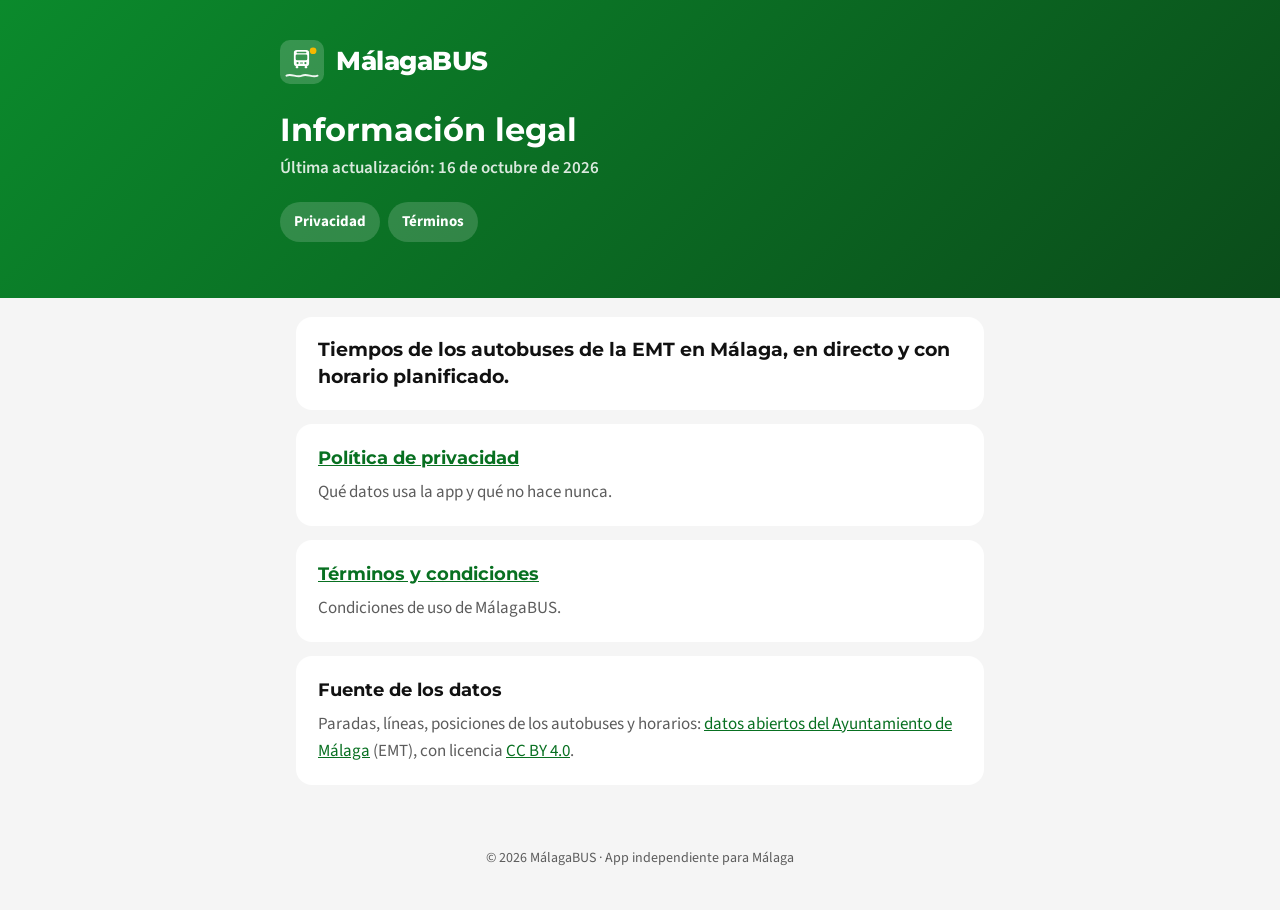
==== index.html @ 247bf9e3 "First commit" ====
<!doctype html>
<html lang="es">
<head>
<meta charset="utf-8">
<meta name="viewport" content="width=device-width, initial-scale=1">
<title>MálagaBUS · Información legal</title>
<link rel="preconnect" href="https://fonts.googleapis.com">
<link rel="preconnect" href="https://fonts.gstatic.com" crossorigin>
<link href="https://fonts.googleapis.com/css2?family=Montserrat:wght@700;800&family=Source+Sans+3:wght@400;600;700&display=swap" rel="stylesheet">
<link rel="stylesheet" href="style.css">
</head>
<body>
<header>
  <div class="wrap">
    <a class="brand" href="index.html"><svg viewBox="0 0 1024 1024" aria-hidden="true"><rect width="1024" height="1024" rx="229" fill="#FFFFFF" fill-opacity="0.18"/><path d="M150 830C270 770 392 890 512 830C632 770 754 890 874 830" fill="none" stroke="#FFFFFF" stroke-opacity="0.92" stroke-width="44" stroke-linecap="round"/><circle cx="770" cy="250" r="78" fill="#F5B800"/><path fill="#FFFFFF" fill-rule="evenodd" d="M389.59999999999997 231.7H610.3999999999999A66.7 66.7 0 0 1 677.0999999999999 298.4V540.0A66.7 66.7 0 0 1 610.3999999999999 606.7H389.59999999999997A66.7 66.7 0 0 1 322.9 540.0V298.4A66.7 66.7 0 0 1 389.59999999999997 231.7ZM402.09999999999997 273.3H597.8999999999999A16.7 16.7 0 0 1 614.5999999999999 290.0V289.90000000000003A16.7 16.7 0 0 1 597.8999999999999 306.6H402.09999999999997A16.7 16.7 0 0 1 385.4 289.90000000000003V290.0A16.7 16.7 0 0 1 402.09999999999997 273.3ZM397.90000000000003 335.8H602.1000000000001A33.3 33.3 0 0 1 635.4000000000001 369.1V440.0A33.3 33.3 0 0 1 602.1000000000001 473.3H397.90000000000003A33.3 33.3 0 0 1 364.6 440.0V369.1A33.3 33.3 0 0 1 397.90000000000003 335.8ZM382.3 535.8a26.0 26.0 0 1 0 52.0 0a26.0 26.0 0 1 0 -52.0 0ZM565.7 535.8a26.0 26.0 0 1 0 52.0 0a26.0 26.0 0 1 0 -52.0 0ZM475.0 523.3H525.0A12.5 12.5 0 0 1 537.5 535.8V535.8A12.5 12.5 0 0 1 525.0 548.3H475.0A12.5 12.5 0 0 1 462.5 535.8V535.8A12.5 12.5 0 0 1 475.0 523.3ZM385.40000000000003 606.7H406.3A20.8 20.8 0 0 1 427.1 627.5V635.9000000000001A20.8 20.8 0 0 1 406.3 656.7H385.40000000000003A20.8 20.8 0 0 1 364.6 635.9000000000001V627.5A20.8 20.8 0 0 1 385.40000000000003 606.7ZM593.6999999999999 606.7H614.6A20.8 20.8 0 0 1 635.4 627.5V635.9000000000001A20.8 20.8 0 0 1 614.6 656.7H593.6999999999999A20.8 20.8 0 0 1 572.9 635.9000000000001V627.5A20.8 20.8 0 0 1 593.6999999999999 606.7Z"/></svg><span>MálagaBUS</span></a>
    <h1>Información legal</h1>
    <p class="updated">Última actualización: 16 de octubre de 2026</p>
    <nav>
      <a href="privacidad.html">Privacidad</a>
      <a href="terminos.html">Términos</a>
    </nav>
  </div>
</header>
<main class="wrap">
<p class="intro">Tiempos de los autobuses de la EMT en Málaga, en directo y con horario planificado.</p>
<section><h2><a href="privacidad.html">Política de privacidad</a></h2><p>Qué datos usa la app y qué no hace nunca.</p></section>
<section><h2><a href="terminos.html">Términos y condiciones</a></h2><p>Condiciones de uso de MálagaBUS.</p></section>
<section><h2>Fuente de los datos</h2><p>Paradas, líneas, posiciones de los autobuses y horarios: <a href="https://datosabiertos.malaga.eu/">datos abiertos del Ayuntamiento de Málaga</a> (EMT), con licencia <a href="https://creativecommons.org/licenses/by/4.0/deed.es">CC BY 4.0</a>.</p></section>
</main>
<footer>© 2026 MálagaBUS · App independiente para Málaga</footer>
</body>
</html>
---- style.css ----
:root {
  --brand: #087021;
  --brand-dark: #0B4C1A;
  --link: #087021;
  --bg: #F5F5F5;
  --surface: #FFFFFF;
  --ink: #111111;
  --muted: #5C5C5C;
  --line: #E2E2E2;
}
@media (prefers-color-scheme: dark) {
  :root {
    --link: #6CC784;
    --bg: #000000;
    --surface: #161A17;
    --ink: #F2F5F3;
    --muted: #A3ABA6;
    --line: #2F3531;
  }
}
* { box-sizing: border-box; }
html { -webkit-text-size-adjust: 100%; }
body {
  margin: 0;
  background: var(--bg);
  color: var(--ink);
  font-family: "Source Sans 3", -apple-system, BlinkMacSystemFont, "Segoe UI", sans-serif;
  font-size: 17px;
  line-height: 1.6;
}
header {
  background: linear-gradient(135deg, #0B8A2C, var(--brand-dark));
  color: #FFFFFF;
  padding: 40px 16px 56px;
}
.wrap { max-width: 720px; margin: 0 auto; }
.brand { display: flex; align-items: center; gap: 12px; text-decoration: none; color: inherit; }
.brand svg { width: 44px; height: 44px; flex-shrink: 0; }
.brand span { font-family: "Montserrat", sans-serif; font-weight: 800; font-size: 26px; letter-spacing: -0.5px; }
h1 { font-family: "Montserrat", sans-serif; font-weight: 700; font-size: 32px; line-height: 1.15; margin: 28px 0 6px; }
.updated { opacity: 0.85; font-weight: 600; margin: 0; }
nav { display: flex; gap: 8px; flex-wrap: wrap; margin-top: 20px; }
nav a {
  color: #FFFFFF; text-decoration: none; font-weight: 700; font-size: 15px;
  padding: 8px 14px; border-radius: 999px; background: rgba(255, 255, 255, 0.16);
}
nav a[aria-current="page"] { background: #FFFFFF; color: var(--brand); }
main { padding: 0 16px 40px; margin-top: -28px; }
.intro, section {
  background: var(--surface);
  border-radius: 16px;
  padding: 20px 22px;
  margin-bottom: 14px;
}
.intro { font-family: "Montserrat", sans-serif; font-weight: 700; font-size: 19px; line-height: 1.4; }
h2 { font-family: "Montserrat", sans-serif; font-size: 18px; margin: 0 0 6px; }
section p { margin: 0; color: var(--muted); }
a { color: var(--link); }
footer { color: var(--muted); font-size: 14px; text-align: center; padding: 8px 16px 40px; }
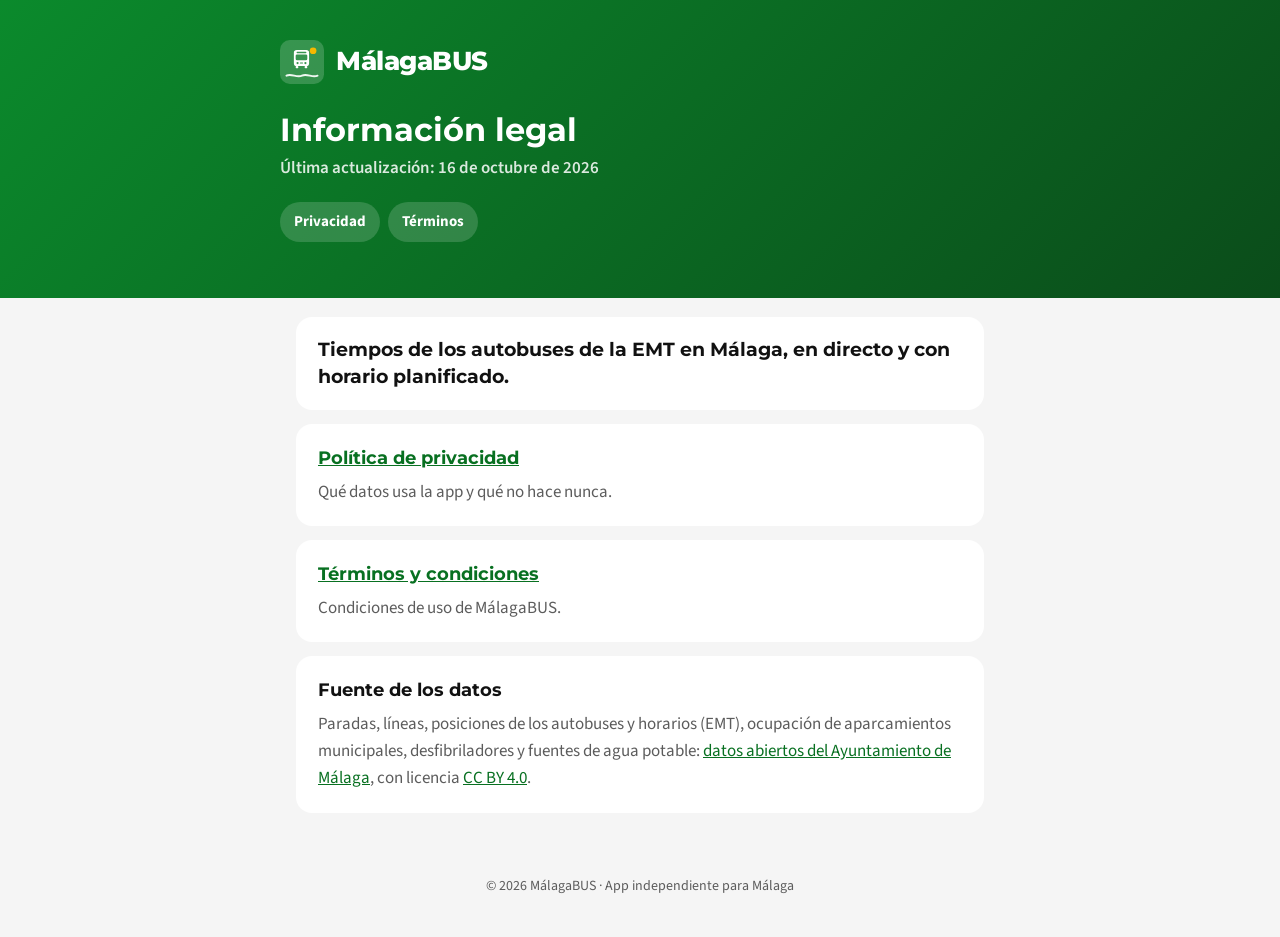
==== commit b939bc72: "Update terms" ====
--- a/index.html
+++ b/index.html
@@ -25,7 +25,7 @@
 <p class="intro">Tiempos de los autobuses de la EMT en Málaga, en directo y con horario planificado.</p>
 <section><h2><a href="privacidad.html">Política de privacidad</a></h2><p>Qué datos usa la app y qué no hace nunca.</p></section>
 <section><h2><a href="terminos.html">Términos y condiciones</a></h2><p>Condiciones de uso de MálagaBUS.</p></section>
-<section><h2>Fuente de los datos</h2><p>Paradas, líneas, posiciones de los autobuses y horarios: <a href="https://datosabiertos.malaga.eu/">datos abiertos del Ayuntamiento de Málaga</a> (EMT), con licencia <a href="https://creativecommons.org/licenses/by/4.0/deed.es">CC BY 4.0</a>.</p></section>
+<section><h2>Fuente de los datos</h2><p>Paradas, líneas, posiciones de los autobuses y horarios (EMT), ocupación de aparcamientos municipales, desfibriladores y fuentes de agua potable: <a href="https://datosabiertos.malaga.eu/">datos abiertos del Ayuntamiento de Málaga</a>, con licencia <a href="https://creativecommons.org/licenses/by/4.0/deed.es">CC BY 4.0</a>.</p></section>
 </main>
 <footer>© 2026 MálagaBUS · App independiente para Málaga</footer>
 </body>
